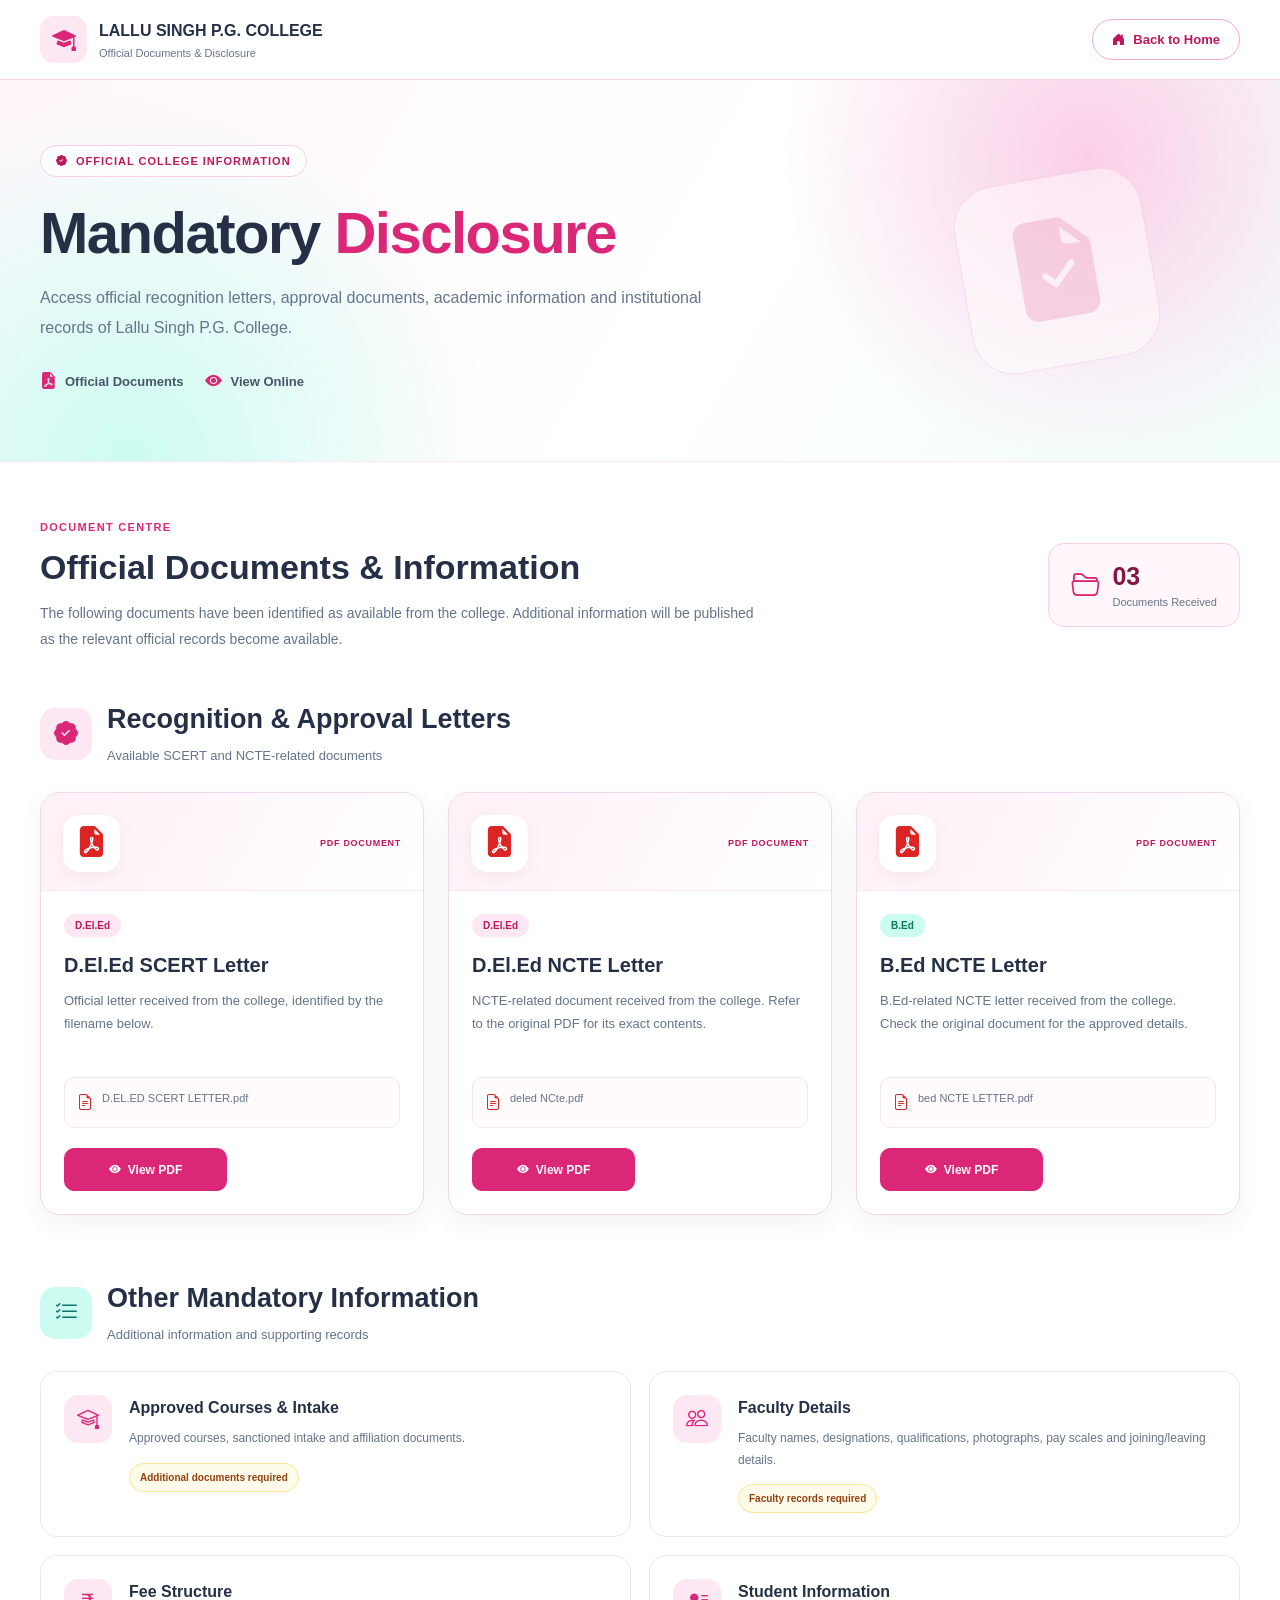
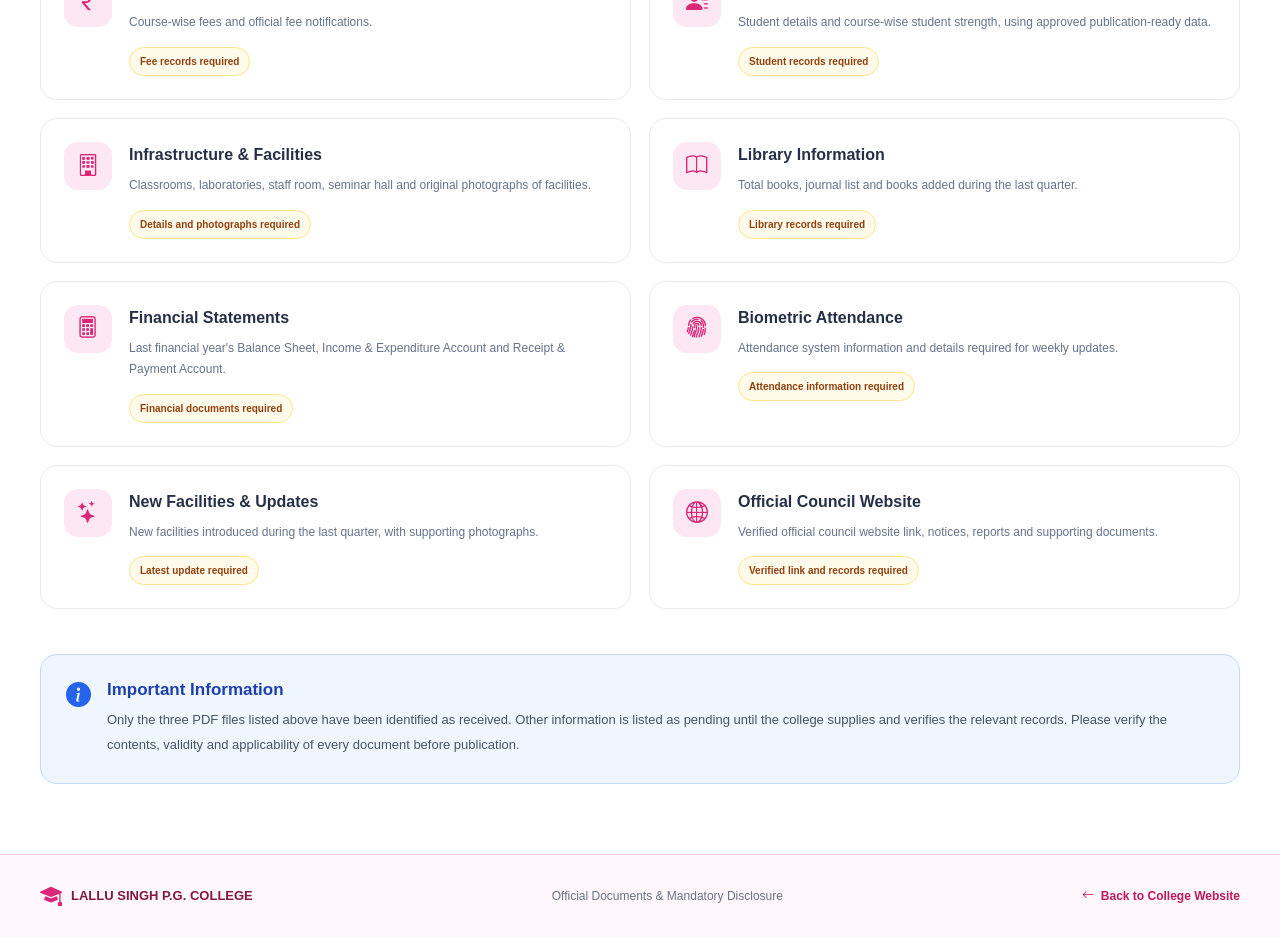
==== mandatoryDisc.html @ e577bf9c "add a nav page" ====
<!DOCTYPE html>
<html lang="en">
<head>
    <meta charset="UTF-8">
    <meta name="viewport" content="width=device-width, initial-scale=1.0">

    <title>Mandatory Disclosure | Lallu Singh P.G. College</title>

    <link rel="stylesheet" href="mandatoryDisc.css">

    <link rel="stylesheet"
    href="https://cdn.jsdelivr.net/npm/bootstrap-icons@1.11.3/font/bootstrap-icons.min.css">
</head>

<body>

<!-- Header -->
<header class="md-header">
    <div class="md-header-inner">

        <a href="index.html" class="md-brand">
            <span class="md-brand-icon">
                <i class="bi bi-mortarboard-fill"></i>
            </span>

            <span class="md-brand-text">
                <strong>LALLU SINGH P.G. COLLEGE</strong>
                <small>Official Documents & Disclosure</small>
            </span>
        </a>

        <a href="index.html" class="md-home-btn">
            <i class="bi bi-house-door-fill"></i>
            <span>Back to Home</span>
        </a>

    </div>
</header>


<!-- Hero Section -->
<section class="md-hero">

    <div class="md-hero-content">

        <span class="md-eyebrow">
            <i class="bi bi-patch-check-fill"></i>
            OFFICIAL COLLEGE INFORMATION
        </span>

        <h1>
            Mandatory <span>Disclosure</span>
        </h1>

        <p>
            Access official recognition letters, approval documents,
            academic information and institutional records of
            Lallu Singh P.G. College.
        </p>

        <div class="md-hero-points">
            <span>
                <i class="bi bi-file-earmark-pdf-fill"></i>
                Official Documents
            </span>

            <span>
                <i class="bi bi-eye-fill"></i>
                View Online
            </span>


        </div>

    </div>

    <div class="md-hero-decoration">
        <i class="bi bi-file-earmark-check-fill"></i>
    </div>

</section>


<!-- Main Content -->
<main class="md-main">

    <!-- Introduction -->
    <section class="md-intro">
        <div>
            <span class="md-section-label">DOCUMENT CENTRE</span>
            <h2>Official Documents & Information</h2>

            <p>
                The following documents have been identified as available
                from the college. Additional information will be published
                as the relevant official records become available.
            </p>
        </div>

        <div class="md-document-count">
            <i class="bi bi-folder2-open"></i>
            <div>
                <strong>03</strong>
                <span>Documents Received</span>
            </div>
        </div>
    </section>


    <!-- Recognition Documents -->
    <section class="md-section">

        <div class="md-section-heading">
            <div class="md-heading-icon">
                <i class="bi bi-patch-check-fill"></i>
            </div>

            <div>
                <h2>Recognition & Approval Letters</h2>
                <p>Available SCERT and NCTE-related documents</p>
            </div>
        </div>


        <div class="md-documents-grid">

            <!-- D.El.Ed SCERT -->
            <article class="md-document-card">

                <div class="md-card-top">
                    <div class="md-pdf-icon">
                        <i class="bi bi-file-earmark-pdf-fill"></i>
                    </div>

                    <span class="md-file-type">PDF DOCUMENT</span>
                </div>

                <div class="md-card-content">

                    <span class="md-category">D.El.Ed</span>

                    <h3>D.El.Ed SCERT Letter</h3>

                    <p>
                        Official letter received from the college,
                        identified by the filename below.
                    </p>

                    <div class="md-file-name">
                        <i class="bi bi-file-earmark-text"></i>
                        <span>D.EL.ED SCERT LETTER.pdf</span>
                    </div>

                    <div class="md-card-actions">

                        <a
                            href="documents/D.EL.ED_SCERT_LETTER.pdf"
                            class="md-btn md-btn-view"
                            target="_blank"
                            rel="noopener"
                        >
                            <i class="bi bi-eye-fill"></i>
                            View PDF
                        </a>

                    </div>
                </div>
            </article>


            <!-- D.El.Ed NCTE -->
            <article class="md-document-card">

                <div class="md-card-top">
                    <div class="md-pdf-icon">
                        <i class="bi bi-file-earmark-pdf-fill"></i>
                    </div>

                    <span class="md-file-type">PDF DOCUMENT</span>
                </div>

                <div class="md-card-content">

                    <span class="md-category">D.El.Ed</span>

                    <h3>D.El.Ed NCTE Letter</h3>

                    <p>
                        NCTE-related document received from the college.
                        Refer to the original PDF for its exact contents.
                    </p>

                    <div class="md-file-name">
                        <i class="bi bi-file-earmark-text"></i>
                        <span>deled NCte.pdf</span>
                    </div>

                    <div class="md-card-actions">

                        <a
                            href="documents/deled_NCte.pdf"
                            class="md-btn md-btn-view"
                            target="_blank"
                            rel="noopener"
                        >
                            <i class="bi bi-eye-fill"></i>
                            View PDF
                        </a>

                       

                    </div>
                </div>
            </article>


            <!-- B.Ed NCTE -->
            <article class="md-document-card">

                <div class="md-card-top">
                    <div class="md-pdf-icon">
                        <i class="bi bi-file-earmark-pdf-fill"></i>
                    </div>

                    <span class="md-file-type">PDF DOCUMENT</span>
                </div>

                <div class="md-card-content">

                    <span class="md-category md-category-green">B.Ed</span>

                    <h3>B.Ed NCTE Letter</h3>

                    <p>
                        B.Ed-related NCTE letter received from the college.
                        Check the original document for the approved details.
                    </p>

                    <div class="md-file-name">
                        <i class="bi bi-file-earmark-text"></i>
                        <span>bed NCTE LETTER.pdf</span>
                    </div>

                    <div class="md-card-actions">

                        <a
                            href="documents/bed_NCTE_LETTER.pdf"
                            class="md-btn md-btn-view"
                            target="_blank"
                            rel="noopener"
                        >
                            <i class="bi bi-eye-fill"></i>
                            View PDF
                        </a>

                    </div>
                </div>
            </article>

        </div>

    </section>


    <!-- Other Required Information -->
    <section class="md-section md-requirements">

        <div class="md-section-heading">
            <div class="md-heading-icon md-heading-icon-green">
                <i class="bi bi-list-check"></i>
            </div>

            <div>
                <h2>Other Mandatory Information</h2>
                <p>Additional information and supporting records</p>
            </div>
        </div>


        <div class="md-info-grid">

            <article class="md-info-card">
                <div class="md-info-icon">
                    <i class="bi bi-mortarboard"></i>
                </div>

                <div>
                    <h3>Approved Courses & Intake</h3>
                    <p>
                        Approved courses, sanctioned intake and
                        affiliation documents.
                    </p>
                    <span class="md-pending">
                        Additional documents required
                    </span>
                </div>
            </article>


            <article class="md-info-card">
                <div class="md-info-icon">
                    <i class="bi bi-people"></i>
                </div>

                <div>
                    <h3>Faculty Details</h3>
                    <p>
                        Faculty names, designations, qualifications,
                        photographs, pay scales and joining/leaving details.
                    </p>
                    <span class="md-pending">
                        Faculty records required
                    </span>
                </div>
            </article>


            <article class="md-info-card">
                <div class="md-info-icon">
                    <i class="bi bi-currency-rupee"></i>
                </div>

                <div>
                    <h3>Fee Structure</h3>
                    <p>
                        Course-wise fees and official fee notifications.
                    </p>
                    <span class="md-pending">
                        Fee records required
                    </span>
                </div>
            </article>


            <article class="md-info-card">
                <div class="md-info-icon">
                    <i class="bi bi-person-lines-fill"></i>
                </div>

                <div>
                    <h3>Student Information</h3>
                    <p>
                        Student details and course-wise student strength,
                        using approved publication-ready data.
                    </p>
                    <span class="md-pending">
                        Student records required
                    </span>
                </div>
            </article>


            <article class="md-info-card">
                <div class="md-info-icon">
                    <i class="bi bi-building"></i>
                </div>

                <div>
                    <h3>Infrastructure & Facilities</h3>
                    <p>
                        Classrooms, laboratories, staff room, seminar hall
                        and original photographs of facilities.
                    </p>
                    <span class="md-pending">
                        Details and photographs required
                    </span>
                </div>
            </article>


            <article class="md-info-card">
                <div class="md-info-icon">
                    <i class="bi bi-book"></i>
                </div>

                <div>
                    <h3>Library Information</h3>
                    <p>
                        Total books, journal list and books added
                        during the last quarter.
                    </p>
                    <span class="md-pending">
                        Library records required
                    </span>
                </div>
            </article>


            <article class="md-info-card">
                <div class="md-info-icon">
                    <i class="bi bi-calculator"></i>
                </div>

                <div>
                    <h3>Financial Statements</h3>
                    <p>
                        Last financial year's Balance Sheet,
                        Income & Expenditure Account and
                        Receipt & Payment Account.
                    </p>
                    <span class="md-pending">
                        Financial documents required
                    </span>
                </div>
            </article>


            <article class="md-info-card">
                <div class="md-info-icon">
                    <i class="bi bi-fingerprint"></i>
                </div>

                <div>
                    <h3>Biometric Attendance</h3>
                    <p>
                        Attendance system information and details
                        required for weekly updates.
                    </p>
                    <span class="md-pending">
                        Attendance information required
                    </span>
                </div>
            </article>


            <article class="md-info-card">
                <div class="md-info-icon">
                    <i class="bi bi-stars"></i>
                </div>

                <div>
                    <h3>New Facilities & Updates</h3>
                    <p>
                        New facilities introduced during the last quarter,
                        with supporting photographs.
                    </p>
                    <span class="md-pending">
                        Latest update required
                    </span>
                </div>
            </article>


            <article class="md-info-card">
                <div class="md-info-icon">
                    <i class="bi bi-globe2"></i>
                </div>

                <div>
                    <h3>Official Council Website</h3>
                    <p>
                        Verified official council website link,
                        notices, reports and supporting documents.
                    </p>
                    <span class="md-pending">
                        Verified link and records required
                    </span>
                </div>
            </article>

        </div>

    </section>


    <!-- Information Notice -->
    <section class="md-notice">

        <div class="md-notice-icon">
            <i class="bi bi-info-circle-fill"></i>
        </div>

        <div>
            <h3>Important Information</h3>
            <p>
                Only the three PDF files listed above have been identified
                as received. Other information is listed as pending until
                the college supplies and verifies the relevant records.
                Please verify the contents, validity and applicability
                of every document before publication.
            </p>
        </div>

    </section>

</main>


<!-- Footer -->
<footer class="md-footer">
    <div class="md-footer-inner">

        <div class="md-footer-brand">
            <i class="bi bi-mortarboard-fill"></i>
            <span>LALLU SINGH P.G. COLLEGE</span>
        </div>

        <p>
            Official Documents & Mandatory Disclosure
        </p>

        <a href="index.html">
            <i class="bi bi-arrow-left"></i>
            Back to College Website
        </a>

    </div>
</footer>

</body>
</html>
---- mandatoryDisc.css ----
/* ==============================
   GLOBAL
============================== */

* {
    box-sizing: border-box;
}

html {
    scroll-behavior: smooth;
}

body {
    margin: 0;
    font-family: Arial, Helvetica, sans-serif;
    color: #334155;
    background: #ffffff;
}

a {
    -webkit-tap-highlight-color: transparent;
}

.md-header,
.md-hero,
.md-main,
.md-footer {
    width: 100%;
}

/* ==============================
   HEADER
============================== */

.md-header {
    background: #ffffff;
    border-bottom: 1px solid #fbcfe8;
}

.md-header-inner {
    max-width: 1250px;
    margin: auto;
    padding: 16px 25px;
    display: flex;
    align-items: center;
    justify-content: space-between;
    gap: 20px;
}

.md-brand {
    display: flex;
    align-items: center;
    gap: 12px;
    color: #253047;
    text-decoration: none;
    min-width: 0;
}

.md-brand-icon {
    display: grid;
    place-items: center;
    flex-shrink: 0;
    width: 47px;
    height: 47px;
    border-radius: 14px;
    background: #fce7f3;
    color: #db2777;
    font-size: 24px;
}

.md-brand-text {
    display: flex;
    flex-direction: column;
    gap: 5px;
}

.md-brand-text strong {
    font-size: 16px;
    line-height: 1.4;
}

.md-brand-text small {
    color: #64748b;
    font-size: 11px;
}

.md-home-btn {
    display: inline-flex;
    align-items: center;
    justify-content: center;
    gap: 8px;
    flex-shrink: 0;
    padding: 12px 19px;
    border: 1px solid #f9a8d4;
    border-radius: 30px;
    color: #be185d;
    background: #ffffff;
    text-decoration: none;
    font-size: 13px;
    font-weight: 700;
    transition: 0.3s ease;
}

.md-home-btn:hover {
    background: #fce7f3;
    transform: translateY(-2px);
}

/* ==============================
   HERO
============================== */

.md-hero {
    position: relative;
    overflow: hidden;
    padding: 65px 25px 70px;
    background:
        radial-gradient(circle at 85% 20%, #fbcfe8 0, transparent 27%),
        radial-gradient(circle at 10% 100%, #ccfbf1 0, transparent 30%),
        linear-gradient(120deg, #fff7fb, #ffffff 55%, #f0fdfa);
    border-bottom: 1px solid #fce7f3;
}

.md-hero-content {
    position: relative;
    z-index: 2;
    max-width: 1200px;
    margin: auto;
}

.md-eyebrow {
    display: inline-flex;
    align-items: center;
    gap: 8px;
    padding: 9px 15px;
    border: 1px solid #fbcfe8;
    border-radius: 30px;
    color: #be185d;
    background: rgba(255, 255, 255, 0.8);
    font-size: 11px;
    font-weight: 800;
    letter-spacing: 1px;
}

.md-hero h1 {
    max-width: 800px;
    margin: 23px 0 16px;
    color: #253047;
    font-size: clamp(36px, 5vw, 58px);
    line-height: 1.15;
    letter-spacing: -1.5px;
}

.md-hero h1 span {
    color: #db2777;
}

.md-hero-content > p {
    max-width: 680px;
    margin: 0;
    color: #64748b;
    font-size: 16px;
    line-height: 1.9;
}

.md-hero-points {
    display: flex;
    align-items: center;
    flex-wrap: wrap;
    gap: 22px;
    margin-top: 28px;
}

.md-hero-points span {
    display: inline-flex;
    align-items: center;
    gap: 8px;
    color: #475569;
    font-size: 13px;
    font-weight: 700;
}

.md-hero-points i {
    color: #db2777;
    font-size: 17px;
}

.md-hero-decoration {
    position: absolute;
    right: 10%;
    top: 50%;
    transform: translateY(-50%) rotate(-10deg);
    display: grid;
    place-items: center;
    width: 190px;
    height: 190px;
    border: 1px solid rgba(219, 39, 119, 0.12);
    border-radius: 42px;
    background: rgba(255, 255, 255, 0.45);
    color: rgba(219, 39, 119, 0.17);
    font-size: 100px;
}

/* ==============================
   MAIN
============================== */

.md-main {
    max-width: 1250px;
    margin: auto;
    padding: 55px 25px 70px;
}

/* Intro */

.md-intro {
    display: flex;
    align-items: center;
    justify-content: space-between;
    gap: 25px;
    margin-bottom: 48px;
}

.md-section-label {
    color: #db2777;
    font-size: 11px;
    font-weight: 800;
    letter-spacing: 1.3px;
}

.md-intro h2 {
    margin: 10px 0;
    color: #253047;
    font-size: clamp(25px, 3vw, 34px);
    line-height: 1.3;
}

.md-intro p {
    max-width: 720px;
    margin: 0;
    color: #64748b;
    font-size: 14px;
    line-height: 1.9;
}

.md-document-count {
    display: flex;
    align-items: center;
    gap: 13px;
    flex-shrink: 0;
    padding: 18px 22px;
    border: 1px solid #fbcfe8;
    border-radius: 16px;
    background: #fff7fb;
}

.md-document-count > i {
    color: #db2777;
    font-size: 28px;
}

.md-document-count div {
    display: flex;
    flex-direction: column;
    gap: 5px;
}

.md-document-count strong {
    color: #831843;
    font-size: 25px;
}

.md-document-count span {
    color: #64748b;
    font-size: 11px;
    white-space: nowrap;
}

/* ==============================
   SECTION HEADINGS
============================== */

.md-section {
    margin-top: 45px;
}

.md-section-heading {
    display: flex;
    align-items: center;
    gap: 15px;
    margin-bottom: 25px;
}

.md-heading-icon {
    display: grid;
    place-items: center;
    flex-shrink: 0;
    width: 52px;
    height: 52px;
    border-radius: 15px;
    background: #fce7f3;
    color: #db2777;
    font-size: 24px;
}

.md-heading-icon-green {
    background: #ccfbf1;
    color: #0f766e;
}

.md-section-heading h2 {
    margin: 0 0 6px;
    color: #253047;
    font-size: clamp(20px, 2.5vw, 27px);
    line-height: 1.4;
}

.md-section-heading p {
    margin: 0;
    color: #64748b;
    font-size: 13px;
    line-height: 1.7;
}

/* ==============================
   DOCUMENT CARDS
============================== */

.md-documents-grid {
    display: grid;
    grid-template-columns: repeat(3, minmax(0, 1fr));
    gap: 24px;
}

.md-document-card {
    min-width: 0;
    overflow: hidden;
    border: 1px solid #f1d8e6;
    border-radius: 20px;
    background: #ffffff;
    box-shadow: 0 8px 28px rgba(80, 40, 65, 0.055);
    transition: transform 0.3s ease, box-shadow 0.3s ease;
}

.md-document-card:hover {
    transform: translateY(-5px);
    box-shadow: 0 17px 35px rgba(80, 40, 65, 0.11);
}

.md-card-top {
    display: flex;
    align-items: center;
    justify-content: space-between;
    gap: 12px;
    padding: 22px 22px 18px;
    background: linear-gradient(120deg, #fff1f7, #ffffff);
    border-bottom: 1px solid #fce7f3;
}

.md-pdf-icon {
    display: grid;
    place-items: center;
    width: 57px;
    height: 57px;
    border-radius: 16px;
    background: #ffffff;
    color: #dc2626;
    font-size: 31px;
    box-shadow: 0 4px 15px rgba(80, 40, 65, 0.07);
}

.md-file-type {
    color: #be185d;
    font-size: 9px;
    font-weight: 800;
    letter-spacing: 0.7px;
}

.md-card-content {
    padding: 23px;
}

.md-category {
    display: inline-block;
    padding: 6px 11px;
    border-radius: 20px;
    background: #fce7f3;
    color: #be185d;
    font-size: 10px;
    font-weight: 800;
}

.md-category-green {
    background: #ccfbf1;
    color: #047857;
}

.md-card-content h3 {
    margin: 14px 0 10px;
    color: #253047;
    font-size: 20px;
    line-height: 1.4;
}

.md-card-content > p {
    min-height: 68px;
    margin: 0;
    color: #64748b;
    font-size: 13px;
    line-height: 1.8;
}

.md-file-name {
    display: flex;
    align-items: flex-start;
    gap: 9px;
    margin-top: 20px;
    padding: 12px;
    border: 1px solid #f1e8ef;
    border-radius: 10px;
    background: #fffbfd;
    color: #64748b;
    font-size: 11px;
    line-height: 1.6;
    overflow-wrap: anywhere;
}

.md-file-name i {
    flex-shrink: 0;
    color: #dc2626;
    font-size: 16px;
}

.md-card-actions {
    display: grid;
    grid-template-columns: 1fr 1fr;
    gap: 10px;
    margin-top: 20px;
}

.md-btn {
    display: inline-flex;
    align-items: center;
    justify-content: center;
    gap: 7px;
    min-height: 43px;
    padding: 10px 8px;
    border-radius: 10px;
    text-decoration: none;
    text-align: center;
    font-size: 12px;
    font-weight: 700;
    transition: 0.25s ease;
}

.md-btn-view {
    border: 1px solid #db2777;
    background: #db2777;
    color: #ffffff;
}

.md-btn-view:hover {
    background: #be185d;
    border-color: #be185d;
}

.md-btn-download {
    border: 1px solid #d1d5db;
    background: #ffffff;
    color: #475569;
}

.md-btn-download:hover {
    background: #f0fdfa;
    border-color: #0d9488;
    color: #0f766e;
}

/* ==============================
   OTHER REQUIREMENTS
============================== */

.md-requirements {
    margin-top: 65px;
}

.md-info-grid {
    display: grid;
    grid-template-columns: repeat(2, minmax(0, 1fr));
    gap: 18px;
}

.md-info-card {
    display: flex;
    align-items: flex-start;
    gap: 17px;
    min-width: 0;
    padding: 23px;
    border: 1px solid #e9eaf0;
    border-radius: 17px;
    background: #ffffff;
    transition: border-color 0.3s ease, box-shadow 0.3s ease;
}

.md-info-card:hover {
    border-color: #f9a8d4;
    box-shadow: 0 8px 24px rgba(80, 40, 65, 0.06);
}

.md-info-icon {
    display: grid;
    place-items: center;
    flex-shrink: 0;
    width: 48px;
    height: 48px;
    border-radius: 14px;
    background: #fce7f3;
    color: #db2777;
    font-size: 22px;
}

.md-info-card h3 {
    margin: 1px 0 8px;
    color: #253047;
    font-size: 16px;
    line-height: 1.5;
}

.md-info-card p {
    margin: 0;
    color: #64748b;
    font-size: 12px;
    line-height: 1.8;
}

.md-pending {
    display: inline-block;
    margin-top: 13px;
    padding: 6px 10px;
    border: 1px solid #fde68a;
    border-radius: 20px;
    background: #fffbeb;
    color: #92400e;
    font-size: 10px;
    font-weight: 700;
    line-height: 1.5;
}

/* ==============================
   NOTICE
============================== */

.md-notice {
    display: flex;
    align-items: flex-start;
    gap: 16px;
    margin-top: 45px;
    padding: 25px;
    border: 1px solid #bfdbfe;
    border-radius: 17px;
    background: #eff6ff;
}

.md-notice-icon {
    flex-shrink: 0;
    color: #2563eb;
    font-size: 25px;
}

.md-notice h3 {
    margin: 0 0 8px;
    color: #1e40af;
    font-size: 17px;
}

.md-notice p {
    margin: 0;
    color: #475569;
    font-size: 13px;
    line-height: 1.9;
}

/* ==============================
   FOOTER
============================== */

.md-footer {
    padding: 28px 20px;
    border-top: 1px solid #fbcfe8;
    background: #fff7fb;
}

.md-footer-inner {
    max-width: 1200px;
    margin: auto;
    display: flex;
    align-items: center;
    justify-content: space-between;
    flex-wrap: wrap;
    gap: 15px;
}

.md-footer-brand {
    display: flex;
    align-items: center;
    gap: 9px;
    color: #831843;
    font-size: 13px;
    font-weight: 800;
}

.md-footer-brand i {
    color: #db2777;
    font-size: 22px;
}

.md-footer p {
    margin: 0;
    color: #64748b;
    font-size: 12px;
}

.md-footer-inner > a {
    display: inline-flex;
    align-items: center;
    gap: 7px;
    color: #be185d;
    text-decoration: none;
    font-size: 12px;
    font-weight: 700;
}

/* ==============================
   TABLET
============================== */

@media (max-width: 950px) {
    .md-hero-decoration {
        right: 5%;
        width: 140px;
        height: 140px;
        font-size: 75px;
    }

    .md-hero-content > p {
        max-width: 620px;
    }

    .md-documents-grid {
        grid-template-columns: repeat(2, minmax(0, 1fr));
    }

    .md-document-count {
        padding: 14px;
    }
}

/* ==============================
   MOBILE
============================== */

@media (max-width: 650px) {
    .md-header-inner {
        padding: 13px 15px;
        gap: 10px;
    }

    .md-brand {
        gap: 8px;
    }

    .md-brand-icon {
        width: 38px;
        height: 38px;
        border-radius: 11px;
        font-size: 20px;
    }

    .md-brand-text strong {
        max-width: 210px;
        font-size: 12px;
    }

    .md-brand-text small {
        font-size: 10px;
    }

    .md-home-btn {
        padding: 10px;
        font-size: 11px;
    }

    .md-home-btn span {
        display: none;
    }

    .md-hero {
        padding: 48px 20px;
    }

    .md-hero h1 {
        margin-top: 20px;
        font-size: 38px;
        letter-spacing: -0.8px;
    }

    .md-hero-content > p {
        font-size: 14px;
    }

    .md-hero-decoration {
        right: -35px;
        top: 30px;
        transform: rotate(-10deg);
        width: 110px;
        height: 110px;
        border-radius: 25px;
        font-size: 55px;
        opacity: 0.6;
    }

    .md-hero-points {
        gap: 13px;
        margin-top: 23px;
    }

    .md-hero-points span {
        font-size: 11px;
    }

    .md-main {
        padding: 38px 16px 45px;
    }

    .md-intro {
        align-items: flex-start;
        flex-direction: column;
        gap: 20px;
        margin-bottom: 35px;
    }

    .md-intro h2 {
        font-size: 26px;
    }

    .md-document-count {
        width: 100%;
    }

    .md-section {
        margin-top: 38px;
    }

    .md-section-heading {
        gap: 12px;
        margin-bottom: 20px;
    }

    .md-heading-icon {
        width: 44px;
        height: 44px;
        border-radius: 12px;
        font-size: 21px;
    }

    .md-section-heading h2 {
        font-size: 19px;
    }

    .md-section-heading p {
        font-size: 11px;
    }

    .md-documents-grid {
        grid-template-columns: 1fr;
        gap: 18px;
        max-width: 470px;
        margin: auto;
    }

    .md-card-top {
        padding: 18px 20px;
    }

    .md-card-content {
        padding: 20px;
    }

    .md-card-content > p {
        min-height: 0;
    }

    .md-info-grid {
        grid-template-columns: 1fr;
        gap: 13px;
    }

    .md-info-card {
        padding: 19px;
        gap: 13px;
    }

    .md-info-icon {
        width: 42px;
        height: 42px;
        font-size: 19px;
    }

    .md-notice {
        gap: 12px;
        padding: 19px 16px;
        margin-top: 32px;
    }

    .md-notice h3 {
        font-size: 15px;
    }

    .md-notice p {
        font-size: 12px;
    }

    .md-footer-inner {
        flex-direction: column;
        text-align: center;
    }
}

/* SMALL PHONES */

@media (max-width: 380px) {
    .md-brand-text strong {
        max-width: 175px;
        font-size: 10px;
    }

    .md-brand-text small {
        font-size: 9px;
    }

    .md-hero h1 {
        font-size: 32px;
    }

    .md-eyebrow {
        font-size: 9px;
    }

    .md-card-actions {
        grid-template-columns: 1fr;
    }

    .md-btn {
        min-height: 45px;
    }

    .md-info-card {
        padding: 15px;
    }
}

/* ACCESSIBILITY */

@media (prefers-reduced-motion: reduce) {
    *,
    *::before,
    *::after {
        scroll-behavior: auto !important;
        transition: none !important;
    }
}
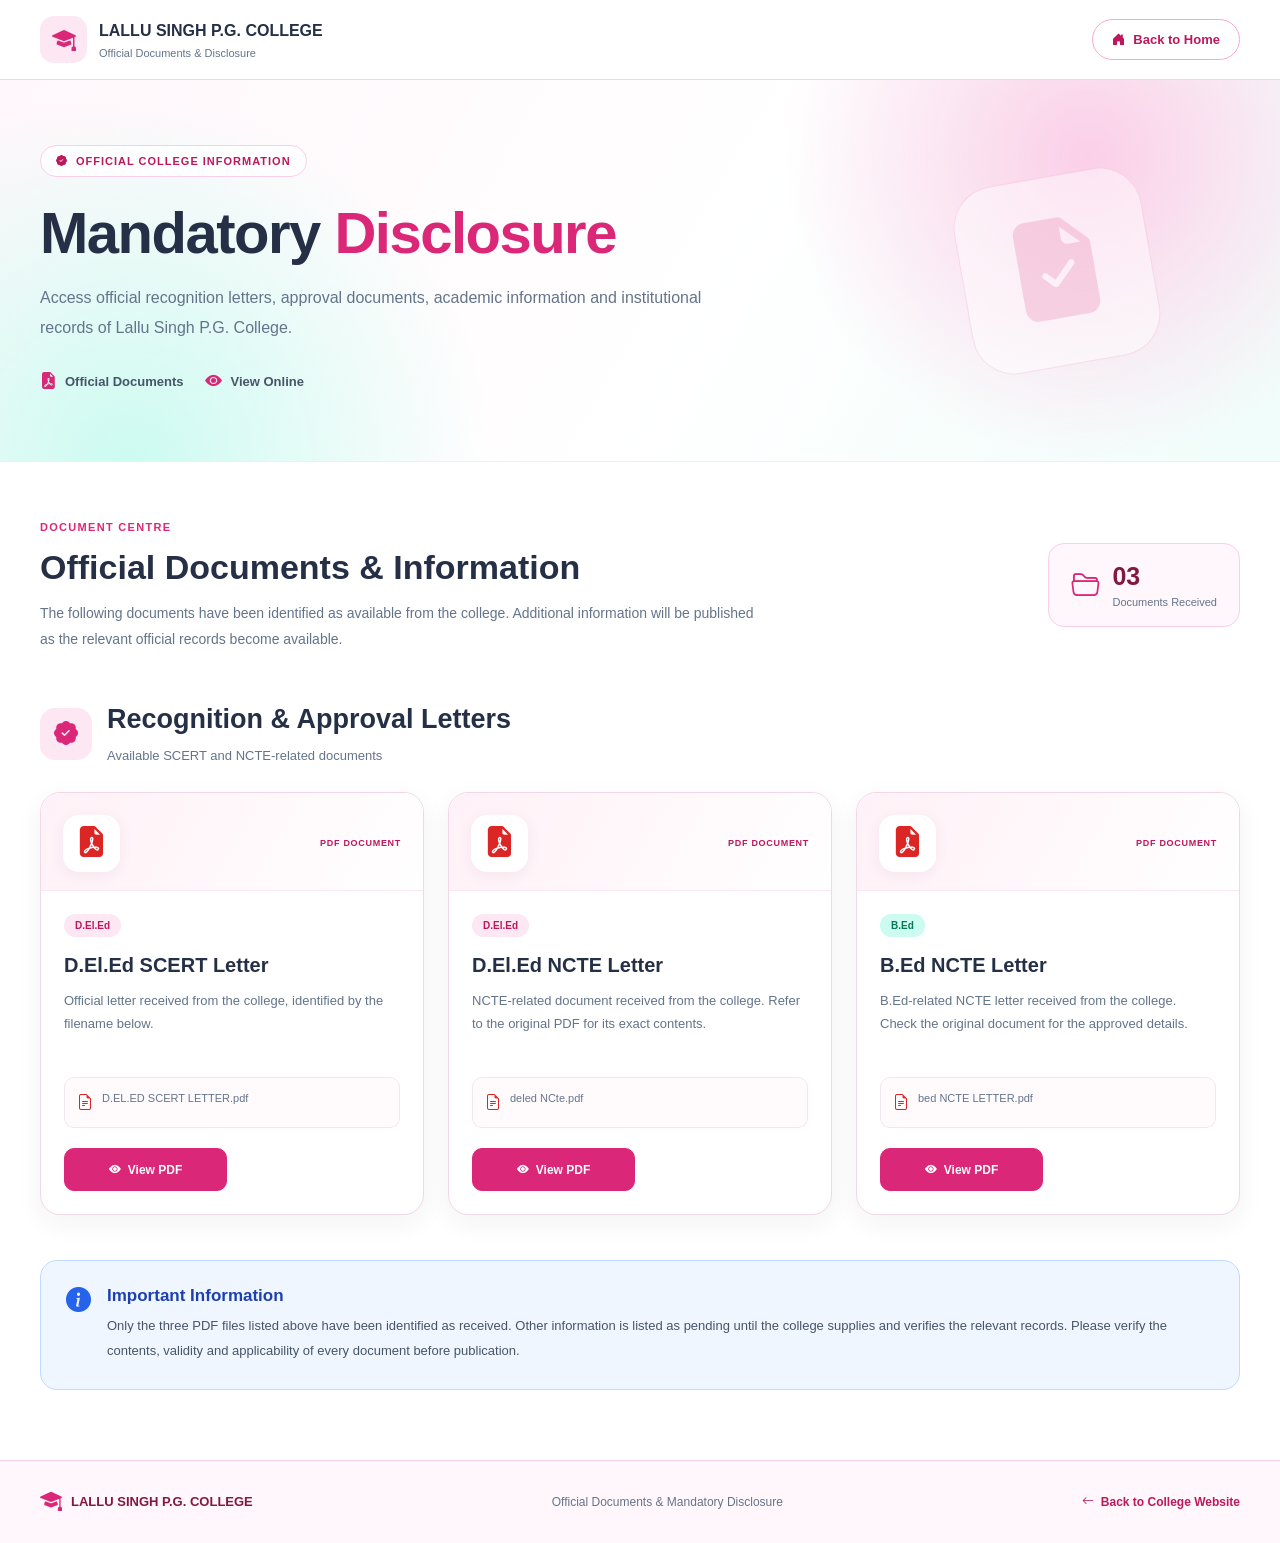
==== commit 766c5a64: "remove other mandotary" ====
--- a/mandatoryDisc.html
+++ b/mandatoryDisc.html
@@ -156,7 +156,7 @@
                     <div class="md-card-actions">
 
                         <a
-                            href="documents/D.EL.ED_SCERT_LETTER.pdf"
+                            href="Documents/D.EL.ED_SCERT_LETTER.pdf"
                             class="md-btn md-btn-view"
                             target="_blank"
                             rel="noopener"
@@ -200,7 +200,7 @@
                     <div class="md-card-actions">
 
                         <a
-                            href="documents/deled_NCte.pdf"
+                            href="Documents/deled_NCte.pdf"
                             class="md-btn md-btn-view"
                             target="_blank"
                             rel="noopener"
@@ -246,7 +246,7 @@
                     <div class="md-card-actions">
 
                         <a
-                            href="documents/bed_NCTE_LETTER.pdf"
+                            href="Documents/bed_NCTE_LETTER.pdf"
                             class="md-btn md-btn-view"
                             target="_blank"
                             rel="noopener"
@@ -263,208 +263,7 @@
 
     </section>
 
-
-    <!-- Other Required Information -->
-    <section class="md-section md-requirements">
-
-        <div class="md-section-heading">
-            <div class="md-heading-icon md-heading-icon-green">
-                <i class="bi bi-list-check"></i>
-            </div>
-
-            <div>
-                <h2>Other Mandatory Information</h2>
-                <p>Additional information and supporting records</p>
-            </div>
-        </div>
-
-
-        <div class="md-info-grid">
-
-            <article class="md-info-card">
-                <div class="md-info-icon">
-                    <i class="bi bi-mortarboard"></i>
-                </div>
-
-                <div>
-                    <h3>Approved Courses & Intake</h3>
-                    <p>
-                        Approved courses, sanctioned intake and
-                        affiliation documents.
-                    </p>
-                    <span class="md-pending">
-                        Additional documents required
-                    </span>
-                </div>
-            </article>
-
-
-            <article class="md-info-card">
-                <div class="md-info-icon">
-                    <i class="bi bi-people"></i>
-                </div>
-
-                <div>
-                    <h3>Faculty Details</h3>
-                    <p>
-                        Faculty names, designations, qualifications,
-                        photographs, pay scales and joining/leaving details.
-                    </p>
-                    <span class="md-pending">
-                        Faculty records required
-                    </span>
-                </div>
-            </article>
-
-
-            <article class="md-info-card">
-                <div class="md-info-icon">
-                    <i class="bi bi-currency-rupee"></i>
-                </div>
-
-                <div>
-                    <h3>Fee Structure</h3>
-                    <p>
-                        Course-wise fees and official fee notifications.
-                    </p>
-                    <span class="md-pending">
-                        Fee records required
-                    </span>
-                </div>
-            </article>
-
-
-            <article class="md-info-card">
-                <div class="md-info-icon">
-                    <i class="bi bi-person-lines-fill"></i>
-                </div>
-
-                <div>
-                    <h3>Student Information</h3>
-                    <p>
-                        Student details and course-wise student strength,
-                        using approved publication-ready data.
-                    </p>
-                    <span class="md-pending">
-                        Student records required
-                    </span>
-                </div>
-            </article>
-
-
-            <article class="md-info-card">
-                <div class="md-info-icon">
-                    <i class="bi bi-building"></i>
-                </div>
-
-                <div>
-                    <h3>Infrastructure & Facilities</h3>
-                    <p>
-                        Classrooms, laboratories, staff room, seminar hall
-                        and original photographs of facilities.
-                    </p>
-                    <span class="md-pending">
-                        Details and photographs required
-                    </span>
-                </div>
-            </article>
-
-
-            <article class="md-info-card">
-                <div class="md-info-icon">
-                    <i class="bi bi-book"></i>
-                </div>
-
-                <div>
-                    <h3>Library Information</h3>
-                    <p>
-                        Total books, journal list and books added
-                        during the last quarter.
-                    </p>
-                    <span class="md-pending">
-                        Library records required
-                    </span>
-                </div>
-            </article>
-
-
-            <article class="md-info-card">
-                <div class="md-info-icon">
-                    <i class="bi bi-calculator"></i>
-                </div>
-
-                <div>
-                    <h3>Financial Statements</h3>
-                    <p>
-                        Last financial year's Balance Sheet,
-                        Income & Expenditure Account and
-                        Receipt & Payment Account.
-                    </p>
-                    <span class="md-pending">
-                        Financial documents required
-                    </span>
-                </div>
-            </article>
-
-
-            <article class="md-info-card">
-                <div class="md-info-icon">
-                    <i class="bi bi-fingerprint"></i>
-                </div>
-
-                <div>
-                    <h3>Biometric Attendance</h3>
-                    <p>
-                        Attendance system information and details
-                        required for weekly updates.
-                    </p>
-                    <span class="md-pending">
-                        Attendance information required
-                    </span>
-                </div>
-            </article>
-
-
-            <article class="md-info-card">
-                <div class="md-info-icon">
-                    <i class="bi bi-stars"></i>
-                </div>
-
-                <div>
-                    <h3>New Facilities & Updates</h3>
-                    <p>
-                        New facilities introduced during the last quarter,
-                        with supporting photographs.
-                    </p>
-                    <span class="md-pending">
-                        Latest update required
-                    </span>
-                </div>
-            </article>
-
-
-            <article class="md-info-card">
-                <div class="md-info-icon">
-                    <i class="bi bi-globe2"></i>
-                </div>
-
-                <div>
-                    <h3>Official Council Website</h3>
-                    <p>
-                        Verified official council website link,
-                        notices, reports and supporting documents.
-                    </p>
-                    <span class="md-pending">
-                        Verified link and records required
-                    </span>
-                </div>
-            </article>
-
-        </div>
-
-    </section>
-
-
+    
     <!-- Information Notice -->
     <section class="md-notice">
 
